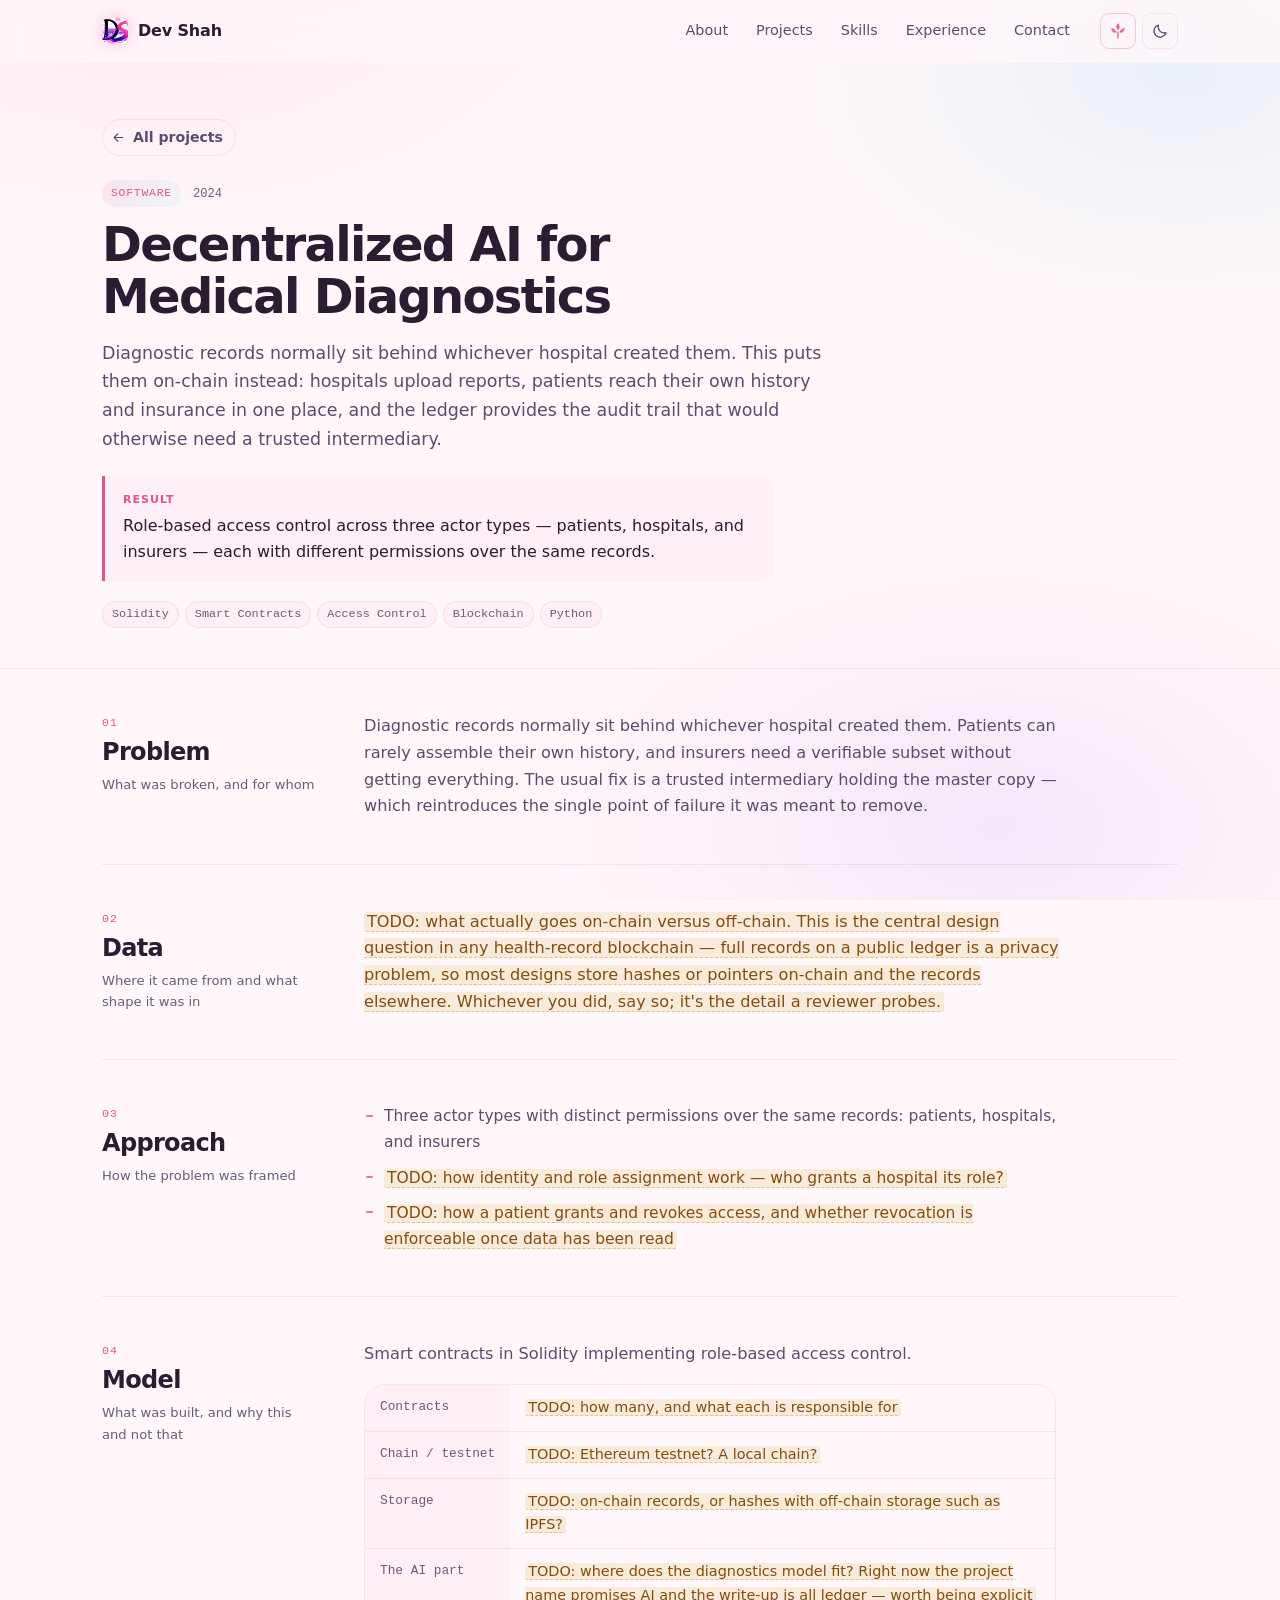
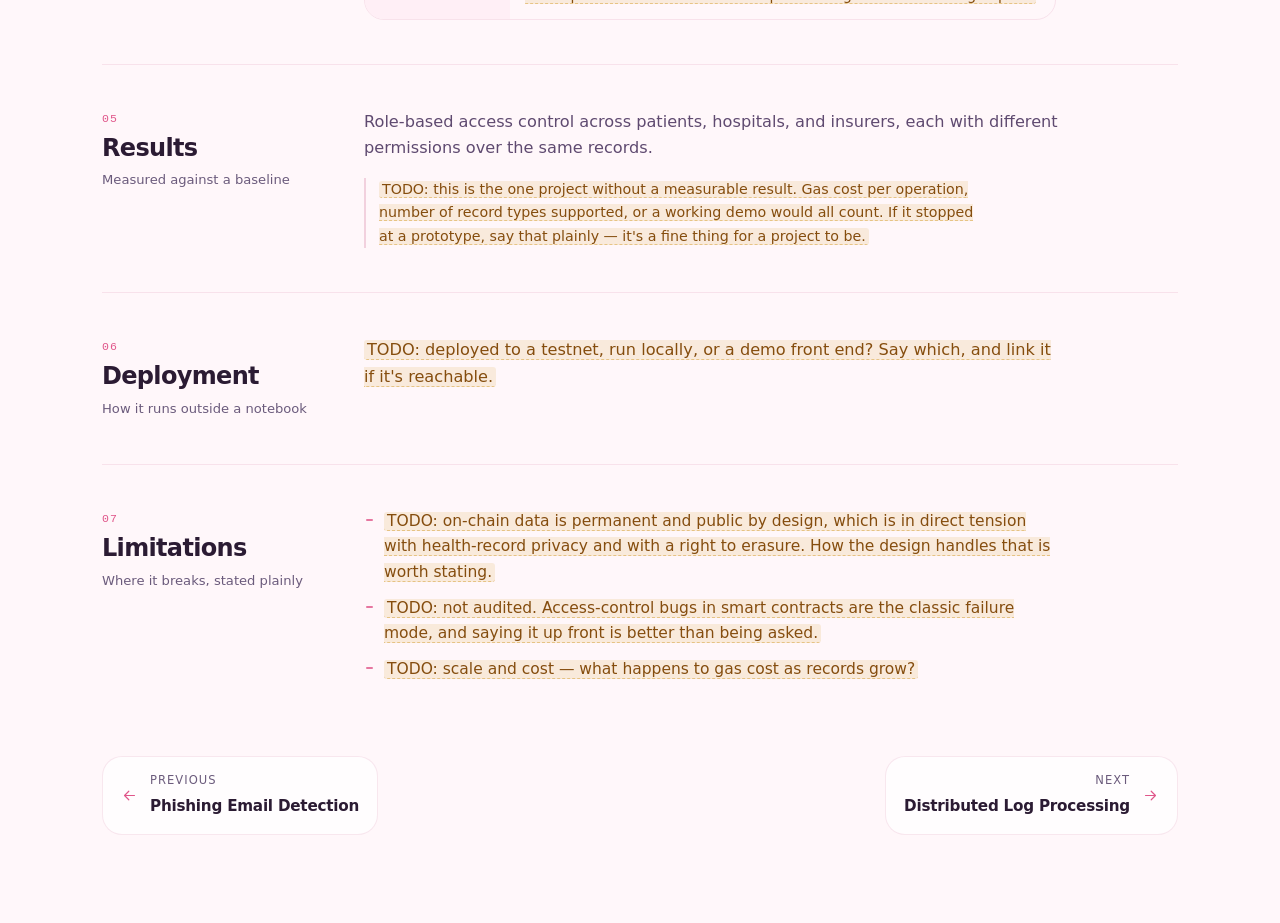
==== projects/decentralized-medical-diagnostics/index.html @ 5e0c8100 "Add per-project detail pages Each project with a slug and a detail block gets /projects/<slug>/, fol" ====
<!DOCTYPE html>
<html lang="en" data-theme="dark">
<head>
<meta charset="utf-8">
<meta name="viewport" content="width=device-width, initial-scale=1">
<title>Decentralized AI for Medical Diagnostics — Dev Shah</title>
<meta name="description" content="Blockchain-backed diagnostic records with role-based access for patients, hospitals, and insurers.">

<meta property="og:type" content="article">
<meta property="og:url" content="https://delvitron1019.github.io/projects/decentralized-medical-diagnostics/">
<meta property="og:title" content="Decentralized AI for Medical Diagnostics — Dev Shah">
<meta property="og:description" content="Blockchain-backed diagnostic records with role-based access for patients, hospitals, and insurers.">
<meta property="og:image" content="https://delvitron1019.github.io/assets/og-image.jpg">
<meta name="twitter:card" content="summary_large_image">
<meta name="twitter:image" content="https://delvitron1019.github.io/assets/og-image.jpg">

<link rel="icon" href="../../assets/favicon.ico" sizes="any">
<link rel="icon" type="image/png" sizes="32x32" href="../../assets/favicon-32.png">
<link rel="apple-touch-icon" href="../../assets/apple-touch-icon.png">
<meta name="theme-color" content="#0b0a1a">

<link rel="stylesheet" href="../../css/styles.css">
<link rel="stylesheet" href="../../css/project.css">
<link rel="stylesheet" href="../../css/skin-anime.css">
</head>
<body>

<a class="skip-link" href="#pdMain">Skip to content</a>

<header class="site-header" id="siteHeader">
  <div class="wrap header-inner">
    <a class="brand" href="../../index.html">
      <img class="brand-mark" src="../../assets/mark.png" alt="" width="26" height="26">
      <span class="brand-text">Dev Shah</span>
    </a>

    <nav class="nav" id="nav" aria-label="Primary">
      <a href="../../index.html#about">About</a>
      <a href="../../index.html#projects">Projects</a>
      <a href="../../index.html#skills">Skills</a>
      <a href="../../index.html#experience">Experience</a>
      <a href="../../index.html#contact">Contact</a>
    </nav>

    <div class="header-actions">
      <button class="icon-btn" id="skinToggle" type="button" aria-label="Switch visual style">
        <svg class="i-skin-tech" viewBox="0 0 24 24" aria-hidden="true"><rect x="3" y="4" width="18" height="16" rx="2"/><path d="M3 9h18M8 4v16"/></svg>
        <svg class="i-skin-anime" viewBox="0 0 24 24" aria-hidden="true"><path d="M12 3c1.7 2.2 1.7 4.4 0 6.6C10.3 7.4 10.3 5.2 12 3z"/><path d="M20 9c-2.6.6-4.3 2-5 4.2 2.7.5 4.4-.9 5-4.2z"/><path d="M4 9c2.6.6 4.3 2 5 4.2-2.7.5-4.4-.9-5-4.2z"/><path d="M12 13.2V21"/></svg>
      </button>
      <button class="icon-btn" id="themeToggle" type="button" aria-label="Switch colour theme">
        <svg class="i-sun" viewBox="0 0 24 24" aria-hidden="true"><circle cx="12" cy="12" r="4.2"/><g class="rays"><path d="M12 2v3M12 19v3M2 12h3M19 12h3M4.9 4.9l2.1 2.1M17 17l2.1 2.1M19.1 4.9L17 7M7 17l-2.1 2.1"/></g></svg>
        <svg class="i-moon" viewBox="0 0 24 24" aria-hidden="true"><path d="M20 14.2A8.2 8.2 0 0 1 9.8 4a8.2 8.2 0 1 0 10.2 10.2z"/></svg>
      </button>
      <button class="icon-btn nav-toggle" id="navToggle" type="button" aria-label="Open menu" aria-expanded="false" aria-controls="nav">
        <svg viewBox="0 0 24 24" aria-hidden="true"><path d="M3 6h18M3 12h18M3 18h18"/></svg>
      </button>
    </div>
  </div>
  <div class="scroll-progress" id="scrollProgress" aria-hidden="true"></div>
</header>

<main id="pdMain">
  <section class="pd-hero"><div class="wrap" id="pdHero"></div></section>
  <div class="wrap"><div id="pdBody"></div></div>
  <div class="wrap"><nav class="pd-nav" id="pdNav" aria-label="Other projects"></nav></div>
</main>

<div class="toast" id="toast" role="status" aria-live="polite"></div>

<script>window.PROJECT_SLUG = "decentralized-medical-diagnostics";</script>
<script src="../../js/data.js"></script>
<script src="../../js/common.js"></script>
<script src="../../js/project.js"></script>
</body>
</html>
---- css/styles.css ----
/* ============================================================================
   styles.css — portfolio
   Dark by default, light on toggle. Colours live as custom properties at the
   top; change --accent and the whole site follows.
   ========================================================================== */

/* ── Tokens ─────────────────────────────────────────────────────────────── */
:root {
  --bg:          #0b0f14;
  --bg-elev:     #10161d;
  --surface:     #131b24;
  --surface-2:   #182231;
  --border:      #23303e;
  --border-soft: #1a242f;

  --text:        #e8eef5;
  --text-dim:    #a7b6c5;
  --text-mute:   #718596;

  --accent:      #2dd4bf;
  --accent-dim:  #14b8a6;
  --accent-ink:  #04211d;
  --accent-wash: rgba(45, 212, 191, 0.10);
  --accent-line: rgba(45, 212, 191, 0.30);

  --warn-wash:   rgba(250, 204, 21, 0.13);
  --warn-line:   rgba(250, 204, 21, 0.45);
  --warn-text:   #fde68a;

  --shadow-sm: 0 1px 2px rgba(0,0,0,.30);
  --shadow-md: 0 10px 30px -12px rgba(0,0,0,.65);
  --shadow-lg: 0 24px 60px -20px rgba(0,0,0,.75);

  --radius:    14px;
  --radius-sm: 9px;
  --radius-lg: 22px;

  --wrap: 1120px;
  --header-h: 62px;

  --font: ui-sans-serif, system-ui, -apple-system, "Segoe UI", Roboto,
          "Helvetica Neue", Arial, sans-serif;
  --mono: ui-monospace, SFMono-Regular, "SF Mono", Menlo, Consolas,
          "Liberation Mono", monospace;

  --ease: cubic-bezier(.22,.61,.36,1);
}

:root[data-theme="light"] {
  --bg:          #fbfcfd;
  --bg-elev:     #ffffff;
  --surface:     #ffffff;
  --surface-2:   #f3f6f9;
  --border:      #dde5ec;
  --border-soft: #e9eef3;

  --text:        #0d1720;
  --text-dim:    #40525f;
  --text-mute:   #59697a;   /* darkened to clear AA on tags and meta text */

  --accent:      #0d9488;
  --accent-dim:  #0f766e;
  --accent-ink:  #ffffff;
  --accent-wash: rgba(13, 148, 136, 0.09);
  --accent-line: rgba(13, 148, 136, 0.28);

  --warn-wash:   rgba(202, 138, 4, 0.12);
  --warn-line:   rgba(202, 138, 4, 0.40);
  --warn-text:   #854d0e;

  --shadow-sm: 0 1px 2px rgba(15,32,48,.06);
  --shadow-md: 0 10px 28px -14px rgba(15,32,48,.22);
  --shadow-lg: 0 24px 56px -24px rgba(15,32,48,.28);
}

/* ── Reset ──────────────────────────────────────────────────────────────── */
*, *::before, *::after { box-sizing: border-box; }
* { margin: 0; }

html {
  scroll-behavior: smooth;
  scroll-padding-top: calc(var(--header-h) + 18px);
  -webkit-text-size-adjust: 100%;
}

body {
  font-family: var(--font);
  background: var(--bg);
  color: var(--text);
  line-height: 1.65;
  -webkit-font-smoothing: antialiased;
  overflow-x: hidden;
}

img, svg { display: block; max-width: 100%; }
a { color: inherit; text-decoration: none; }
ul, ol { list-style: none; padding: 0; }
button { font: inherit; color: inherit; background: none; border: 0; cursor: pointer; }

svg { fill: none; stroke: currentColor; stroke-width: 1.7; stroke-linecap: round; stroke-linejoin: round; }

/* Brand marks are solid single paths, not stroked outlines. */
svg.icon-brand { fill: currentColor; stroke: none; }

:focus-visible {
  outline: 2px solid var(--accent);
  outline-offset: 3px;
  border-radius: 4px;
}

@media (prefers-reduced-motion: reduce) {
  html { scroll-behavior: auto; }
  *, *::before, *::after {
    animation-duration: .001ms !important;
    transition-duration: .001ms !important;
  }
}

.wrap {
  width: 100%;
  max-width: var(--wrap);
  margin-inline: auto;
  padding-inline: 22px;
}

.skip-link {
  position: absolute;
  left: -9999px;
  top: 8px;
  z-index: 200;
  padding: 10px 16px;
  border-radius: var(--radius-sm);
  background: var(--accent);
  color: var(--accent-ink);
  font-weight: 600;
}
.skip-link:focus { left: 12px; }

/* ── Header ─────────────────────────────────────────────────────────────── */
.site-header {
  position: sticky;
  top: 0;
  z-index: 100;
  background: color-mix(in srgb, var(--bg) 82%, transparent);
  backdrop-filter: saturate(180%) blur(14px);
  -webkit-backdrop-filter: saturate(180%) blur(14px);
  border-bottom: 1px solid transparent;
  transition: border-color .25s var(--ease), background .25s var(--ease);
}
.site-header.is-stuck { border-bottom-color: var(--border-soft); }

.header-inner {
  height: var(--header-h);
  display: flex;
  align-items: center;
  gap: 18px;
}

.brand {
  display: inline-flex;
  align-items: center;
  gap: 10px;
  font-weight: 650;
  letter-spacing: -.01em;
  margin-right: auto;
  white-space: nowrap;
}
.brand-mark {
  width: 26px; height: 26px;
  border-radius: 7px;
  flex: none;
  object-fit: cover;
}

.nav { display: flex; gap: 4px; }
.nav a {
  position: relative;
  padding: 7px 12px;
  border-radius: 8px;
  font-size: .9rem;
  color: var(--text-dim);
  transition: color .18s var(--ease), background .18s var(--ease);
}
.nav a:hover { color: var(--text); background: var(--surface-2); }
.nav a.is-active { color: var(--accent); }
.nav a.is-active::after {
  content: "";
  position: absolute;
  left: 12px; right: 12px; bottom: 2px;
  height: 2px;
  border-radius: 2px;
  background: var(--accent);
}

.header-actions { display: flex; gap: 6px; align-items: center; }

.icon-btn {
  width: 36px; height: 36px;
  display: grid; place-items: center;
  border-radius: 9px;
  border: 1px solid var(--border-soft);
  color: var(--text-dim);
  transition: color .18s var(--ease), border-color .18s var(--ease), background .18s var(--ease);
}
.icon-btn:hover { color: var(--text); border-color: var(--border); background: var(--surface-2); }
.icon-btn svg { width: 18px; height: 18px; }

#themeToggle .i-moon { display: none; }
:root[data-theme="light"] #themeToggle .i-sun  { display: none; }
:root[data-theme="light"] #themeToggle .i-moon { display: block; }

.nav-toggle { display: none; }

.scroll-progress {
  position: absolute;
  left: 0; bottom: -1px;
  height: 2px;
  width: 0;
  background: linear-gradient(90deg, var(--accent-dim), var(--accent));
  transition: width .08s linear;
}

/* ── Hero ───────────────────────────────────────────────────────────────── */
.hero {
  position: relative;
  padding: clamp(64px, 12vw, 132px) 0 clamp(56px, 9vw, 104px);
  overflow: hidden;
}
.hero-grid {
  position: absolute;
  inset: -40% -10% auto -10%;
  height: 150%;
  background-image:
    linear-gradient(var(--border-soft) 1px, transparent 1px),
    linear-gradient(90deg, var(--border-soft) 1px, transparent 1px);
  background-size: 58px 58px;
  mask-image: radial-gradient(ellipse 70% 55% at 28% 22%, #000 0%, transparent 72%);
  -webkit-mask-image: radial-gradient(ellipse 70% 55% at 28% 22%, #000 0%, transparent 72%);
  opacity: .75;
  pointer-events: none;
}
.hero-inner { position: relative; }

.eyebrow {
  display: inline-flex;
  align-items: center;
  gap: 9px;
  padding: 6px 13px 6px 10px;
  border: 1px solid var(--accent-line);
  background: var(--accent-wash);
  color: var(--accent);
  border-radius: 999px;
  font-size: .8rem;
  font-weight: 550;
  letter-spacing: .01em;
}
.pulse {
  width: 7px; height: 7px;
  border-radius: 50%;
  background: var(--accent);
  box-shadow: 0 0 0 0 var(--accent-line);
  animation: pulse 2.4s infinite;
}
@keyframes pulse {
  0%   { box-shadow: 0 0 0 0 var(--accent-line); }
  70%  { box-shadow: 0 0 0 9px rgba(0,0,0,0); }
  100% { box-shadow: 0 0 0 0 rgba(0,0,0,0); }
}

.hero-title {
  margin-top: 22px;
  font-size: clamp(2.5rem, 7.5vw, 4.4rem);
  line-height: 1.02;
  letter-spacing: -.035em;
  font-weight: 700;
}

.hero-role {
  margin-top: 14px;
  font-family: var(--mono);
  font-size: clamp(.95rem, 2vw, 1.1rem);
  color: var(--accent);
  letter-spacing: -.01em;
}

.hero-blurb {
  margin-top: 22px;
  max-width: 60ch;
  font-size: clamp(1rem, 1.6vw, 1.11rem);
  color: var(--text-dim);
}

.hero-cta {
  margin-top: 32px;
  display: flex;
  flex-wrap: wrap;
  gap: 12px;
}

.btn {
  display: inline-flex;
  align-items: center;
  gap: 9px;
  padding: 11px 19px;
  border-radius: 11px;
  font-size: .94rem;
  font-weight: 580;
  border: 1px solid transparent;
  transition: transform .16s var(--ease), background .18s var(--ease),
              border-color .18s var(--ease), box-shadow .18s var(--ease);
}
.btn svg { width: 17px; height: 17px; }
.btn:active { transform: translateY(1px); }

.btn-primary {
  background: var(--accent);
  color: var(--accent-ink);
  box-shadow: 0 6px 20px -8px var(--accent);
}
.btn-primary:hover { background: var(--accent-dim); }

.btn-ghost {
  border-color: var(--border);
  color: var(--text-dim);
  background: var(--surface);
}
.btn-ghost:hover { color: var(--text); border-color: var(--accent-line); background: var(--surface-2); }

.hero-links {
  margin-top: 26px;
  display: flex;
  flex-wrap: wrap;
  gap: 8px;
}
.hero-links a {
  display: inline-flex;
  align-items: center;
  gap: 8px;
  padding: 7px 13px;
  border-radius: 999px;
  border: 1px solid var(--border-soft);
  font-size: .86rem;
  color: var(--text-dim);
  transition: color .18s var(--ease), border-color .18s var(--ease), background .18s var(--ease);
}
.hero-links a:hover { color: var(--text); border-color: var(--accent-line); background: var(--surface); }
.hero-links svg { width: 15px; height: 15px; }

.hero-stats {
  margin-top: 44px;
  display: flex;
  flex-wrap: wrap;
  gap: 14px 44px;
  padding-top: 26px;
  border-top: 1px solid var(--border-soft);
}
.hero-stats > div { min-width: 96px; }
.hero-stats dt {
  font-size: clamp(1.5rem, 3vw, 1.85rem);
  font-weight: 680;
  letter-spacing: -.03em;
  line-height: 1.1;
}
.hero-stats dd {
  margin: 3px 0 0;
  font-size: .82rem;
  color: var(--text-mute);
  text-transform: uppercase;
  letter-spacing: .07em;
}

/* ── Section scaffolding ────────────────────────────────────────────────── */
.section { padding: clamp(56px, 9vw, 100px) 0; }
.section + .section { border-top: 1px solid var(--border-soft); }

.section-title {
  font-size: clamp(1.85rem, 4.2vw, 2.65rem);
  line-height: 1.14;
  letter-spacing: -.032em;
  font-weight: 680;
}

.section-lede {
  margin-top: 12px;
  max-width: 62ch;
  color: var(--text-dim);
}

/* ── About ──────────────────────────────────────────────────────────────── */
.about-grid {
  margin-top: 34px;
  display: grid;
  grid-template-columns: minmax(0, 1.5fr) minmax(0, 1fr);
  gap: 40px;
}
.about-copy p + p { margin-top: 16px; }
.about-copy p { color: var(--text-dim); font-size: 1.03rem; max-width: 62ch; }

.about-side {
  align-self: start;
  display: grid;
  gap: 14px;
}
.side-card {
  padding: 22px;
  border: 1px solid var(--border-soft);
  border-radius: var(--radius);
  background: var(--surface);
}
.side-title {
  font-size: .78rem;
  text-transform: uppercase;
  letter-spacing: .09em;
  color: var(--text-mute);
  font-weight: 600;
}
.focus-list { margin-top: 15px; display: grid; gap: 11px; }
.focus-list li {
  position: relative;
  padding-left: 22px;
  font-size: .93rem;
  color: var(--text-dim);
}
.focus-list li::before {
  content: "";
  position: absolute;
  left: 2px; top: .62em;
  width: 7px; height: 7px;
  border-radius: 2px;
  background: var(--accent);
  opacity: .85;
}

/* ── Filters ────────────────────────────────────────────────────────────── */
.filters {
  margin-top: 26px;
  display: flex;
  flex-wrap: wrap;
  gap: 8px;
}
.filter-btn {
  padding: 7px 15px;
  border-radius: 999px;
  border: 1px solid var(--border-soft);
  font-size: .87rem;
  font-weight: 520;
  color: var(--text-dim);
  transition: all .18s var(--ease);
}
.filter-btn:hover { color: var(--text); border-color: var(--border); }
.filter-btn.is-active {
  background: var(--accent);
  border-color: var(--accent);
  color: var(--accent-ink);
}
.filter-btn .count {
  font-family: var(--mono);
  font-size: .74rem;
  opacity: .65;
  margin-left: 5px;
}

/* ── Projects ───────────────────────────────────────────────────────────── */
.project-grid {
  margin-top: 26px;
  display: grid;
  grid-template-columns: repeat(auto-fill, minmax(315px, 1fr));
  gap: 18px;
}

.project-card {
  display: flex;
  flex-direction: column;
  padding: 22px;
  border: 1px solid var(--border-soft);
  border-radius: var(--radius);
  background: var(--surface);
  transition: transform .22s var(--ease), border-color .22s var(--ease),
              box-shadow .22s var(--ease);
  animation: rise .34s var(--ease) both;
}
.project-card:hover {
  transform: translateY(-3px);
  border-color: var(--accent-line);
  box-shadow: var(--shadow-md);
}
.project-card.is-featured {
  grid-column: span 2;
  background:
    radial-gradient(120% 140% at 100% 0%, var(--accent-wash) 0%, transparent 58%),
    var(--surface);
}
@keyframes rise {
  from { opacity: 0; transform: translateY(10px); }
  to   { opacity: 1; transform: none; }
}

.pc-top {
  display: flex;
  align-items: center;
  justify-content: space-between;
  gap: 12px;
  margin-bottom: 12px;
}
.pc-cat {
  font-family: var(--mono);
  font-size: .71rem;
  letter-spacing: .07em;
  text-transform: uppercase;
  color: var(--accent);
  padding: 4px 9px;
  border-radius: 6px;
  background: var(--accent-wash);
}
.pc-period {
  font-family: var(--mono);
  font-size: .76rem;
  color: var(--text-mute);
}

.pc-title {
  font-size: 1.14rem;
  font-weight: 620;
  letter-spacing: -.02em;
  line-height: 1.3;
}
.project-card.is-featured .pc-title { font-size: 1.32rem; }

.pc-blurb {
  margin-top: 10px;
  font-size: .94rem;
  color: var(--text-dim);
}

.pc-impact {
  margin-top: 14px;
  padding: 11px 13px;
  border-left: 2px solid var(--accent);
  border-radius: 0 var(--radius-sm) var(--radius-sm) 0;
  background: var(--surface-2);
  font-size: .89rem;
  color: var(--text-dim);
}
.pc-impact strong {
  display: block;
  font-size: .69rem;
  text-transform: uppercase;
  letter-spacing: .09em;
  color: var(--accent);
  margin-bottom: 3px;
  font-weight: 650;
}

.tag-row {
  margin-top: 16px;
  display: flex;
  flex-wrap: wrap;
  gap: 6px;
}
.tag {
  font-family: var(--mono);
  font-size: .74rem;
  padding: 3px 9px;
  border-radius: 6px;
  border: 1px solid var(--border-soft);
  color: var(--text-mute);
  background: var(--bg-elev);
}

.pc-links {
  margin-top: auto;
  padding-top: 16px;
  display: flex;
  flex-wrap: wrap;
  gap: 14px;
}
.pc-links a {
  display: inline-flex;
  align-items: center;
  gap: 6px;
  font-size: .87rem;
  font-weight: 550;
  color: var(--accent);
}
.pc-links a svg { width: 14px; height: 14px; }
.pc-links a:hover { text-decoration: underline; text-underline-offset: 3px; }

.empty-state {
  margin-top: 30px;
  padding: 34px;
  text-align: center;
  color: var(--text-mute);
  border: 1px dashed var(--border);
  border-radius: var(--radius);
}

/* ── Skills ─────────────────────────────────────────────────────────────── */
.skill-grid {
  margin-top: 30px;
  display: grid;
  grid-template-columns: repeat(auto-fill, minmax(268px, 1fr));
  gap: 16px;
}
.skill-card {
  padding: 20px;
  border: 1px solid var(--border-soft);
  border-radius: var(--radius);
  background: var(--surface);
  transition: border-color .2s var(--ease);
}
.skill-card:hover { border-color: var(--border); }
.skill-card h3 {
  font-size: .79rem;
  text-transform: uppercase;
  letter-spacing: .09em;
  color: var(--accent);
  font-weight: 640;
}
.skill-card ul {
  margin-top: 13px;
  display: flex;
  flex-wrap: wrap;
  gap: 6px;
}
.skill-card li {
  font-size: .83rem;
  padding: 4px 10px;
  border-radius: 7px;
  background: var(--surface-2);
  color: var(--text-dim);
  border: 1px solid transparent;
  transition: border-color .18s var(--ease), color .18s var(--ease);
}
.skill-card li:hover { border-color: var(--accent-line); color: var(--text); }

/* ── Timeline ───────────────────────────────────────────────────────────── */
.timeline {
  margin-top: 34px;
  position: relative;
  padding-left: 26px;
}
.timeline::before {
  content: "";
  position: absolute;
  left: 5px; top: 8px; bottom: 8px;
  width: 1px;
  background: linear-gradient(180deg, var(--accent-line), var(--border-soft) 40%, transparent);
}
.tl-item { position: relative; padding-bottom: 34px; }
.tl-item:last-child { padding-bottom: 0; }
.tl-item::before {
  content: "";
  position: absolute;
  left: -26px; top: 9px;
  width: 11px; height: 11px;
  border-radius: 50%;
  background: var(--bg);
  border: 2px solid var(--accent);
}

.tl-head {
  display: flex;
  flex-wrap: wrap;
  align-items: baseline;
  gap: 4px 12px;
}
.tl-role { font-size: 1.09rem; font-weight: 620; letter-spacing: -.018em; }
.tl-org { color: var(--accent); font-weight: 550; }
.tl-meta {
  margin-top: 4px;
  display: flex;
  flex-wrap: wrap;
  gap: 6px 14px;
  font-family: var(--mono);
  font-size: .78rem;
  color: var(--text-mute);
}
.tl-bullets { margin-top: 13px; display: grid; gap: 8px; }
.tl-bullets li {
  position: relative;
  padding-left: 19px;
  font-size: .94rem;
  color: var(--text-dim);
  max-width: 72ch;
}
.tl-bullets li::before {
  content: "";
  position: absolute;
  left: 2px; top: .66em;
  width: 6px; height: 1px;
  background: var(--text-mute);
}

/* ── Education ──────────────────────────────────────────────────────────── */
.edu-grid {
  margin-top: 32px;
  display: grid;
  grid-template-columns: repeat(auto-fit, minmax(300px, 1fr));
  gap: 16px;
}
.edu-card {
  padding: 22px;
  border: 1px solid var(--border-soft);
  border-radius: var(--radius);
  background: var(--surface);
}
.edu-degree { font-size: 1.07rem; font-weight: 620; letter-spacing: -.018em; }
.edu-field { margin-top: 2px; color: var(--accent); font-size: .93rem; }
.edu-school { margin-top: 10px; color: var(--text-dim); font-size: .95rem; }
.edu-period {
  margin-top: 6px;
  font-family: var(--mono);
  font-size: .78rem;
  color: var(--text-mute);
}
.edu-detail {
  margin-top: 12px;
  padding-top: 12px;
  border-top: 1px solid var(--border-soft);
  font-size: .89rem;
  color: var(--text-dim);
}

.cert-row {
  margin-top: 18px;
  display: flex;
  flex-wrap: wrap;
  gap: 10px;
}
.cert-chip {
  display: inline-flex;
  align-items: center;
  gap: 9px;
  padding: 9px 15px;
  border-radius: 999px;
  border: 1px solid var(--border-soft);
  background: var(--surface);
  font-size: .89rem;
  color: var(--text-dim);
}
.cert-chip svg { width: 16px; height: 16px; color: var(--accent); }
.cert-chip .issuer { color: var(--text-mute); font-size: .82rem; }

/* ── Contact ────────────────────────────────────────────────────────────── */
.section-contact { padding-bottom: clamp(64px, 10vw, 110px); }
.contact-card {
  margin-top: 30px;
  padding: clamp(26px, 4vw, 44px);
  border: 1px solid var(--border);
  border-radius: var(--radius-lg);
  background:
    radial-gradient(110% 150% at 0% 0%, var(--accent-wash) 0%, transparent 55%),
    var(--surface);
  display: flex;
  flex-wrap: wrap;
  align-items: center;
  justify-content: space-between;
  gap: 26px;
}
.contact-head {
  font-size: clamp(1.4rem, 3vw, 1.85rem);
  letter-spacing: -.03em;
  font-weight: 660;
}
.contact-copy { margin-top: 10px; max-width: 46ch; color: var(--text-dim); }
.contact-actions { display: flex; flex-wrap: wrap; gap: 10px; }

/* ── Toast ──────────────────────────────────────────────────────────────── */
.toast {
  position: fixed;
  left: 50%;
  bottom: 26px;
  transform: translate(-50%, 22px);
  padding: 11px 20px;
  border-radius: 11px;
  background: var(--accent);
  color: var(--accent-ink);
  font-size: .9rem;
  font-weight: 570;
  box-shadow: var(--shadow-lg);
  opacity: 0;
  pointer-events: none;
  transition: opacity .22s var(--ease), transform .22s var(--ease);
  z-index: 200;
}
.toast.is-visible { opacity: 1; transform: translate(-50%, 0); }

/* ── TODO highlighter (disappears once you replace the text) ────────────── */
.todo {
  background: var(--warn-wash);
  border-bottom: 1px dashed var(--warn-line);
  color: var(--warn-text);
  border-radius: 3px;
  padding: 0 3px;
}

/* ── Reveal on scroll ───────────────────────────────────────────────────── */
.reveal {
  opacity: 0;
  transform: translateY(16px);
  transition: opacity .55s var(--ease), transform .55s var(--ease);
}
.reveal.is-in { opacity: 1; transform: none; }

/* ── Responsive ─────────────────────────────────────────────────────────── */
@media (max-width: 940px) {
  .about-grid { grid-template-columns: 1fr; gap: 26px; }
  .project-card.is-featured { grid-column: span 1; }
}

@media (max-width: 760px) {
  :root { --header-h: 56px; }

  .nav-toggle { display: grid; }

  .nav {
    position: absolute;
    top: var(--header-h);
    left: 0; right: 0;
    flex-direction: column;
    gap: 2px;
    padding: 10px 16px 16px;
    background: var(--bg-elev);
    border-bottom: 1px solid var(--border);
    box-shadow: var(--shadow-md);
    display: none;
  }
  .nav.is-open { display: flex; }
  .nav a { padding: 11px 12px; font-size: .96rem; }
  .nav a.is-active::after { display: none; }

  .hero-stats { gap: 18px 30px; }
  .contact-card { flex-direction: column; align-items: flex-start; }
  .project-grid { grid-template-columns: 1fr; }
}

/* ── Print (so "Save as PDF" produces something sane) ───────────────────── */
@media print {
  .site-header, .hero-cta, .filters, .contact-actions, .toast, .hero-grid { display: none !important; }
  body { background: #fff; color: #000; }
  .section { padding: 18px 0; break-inside: avoid; }
  .project-card, .skill-card, .edu-card { break-inside: avoid; border-color: #ccc; }
  .reveal { opacity: 1; transform: none; }
}
---- css/project.css ----
/* ============================================================================
   project.css — project detail pages only. Loaded after styles.css, before
   skin-anime.css, so it inherits every token and both skins apply to it.
   ========================================================================== */

/* ── Hero ───────────────────────────────────────────────────────────────── */
.pd-hero {
  padding: clamp(30px, 6vw, 56px) 0 clamp(24px, 4vw, 40px);
  border-bottom: 1px solid var(--border-soft);
}

.pd-back {
  display: inline-flex;
  align-items: center;
  gap: 7px;
  font-size: .88rem;
  font-weight: 550;
  color: var(--text-dim);
  padding: 6px 12px 6px 8px;
  border-radius: 999px;
  border: 1px solid var(--border-soft);
  transition: color .18s var(--ease), border-color .18s var(--ease), background .18s var(--ease);
}
.pd-back:hover { color: var(--text); border-color: var(--accent-line); background: var(--surface); }
.pd-back svg { width: 15px; height: 15px; }

.pd-meta {
  margin-top: 24px;
  display: flex;
  align-items: center;
  gap: 12px;
  flex-wrap: wrap;
}

.pd-title {
  margin-top: 12px;
  font-size: clamp(1.9rem, 5vw, 3rem);
  line-height: 1.08;
  letter-spacing: -.035em;
  font-weight: 700;
  max-width: 20ch;
}

.pd-lede {
  margin-top: 16px;
  max-width: 66ch;
  font-size: clamp(1rem, 1.5vw, 1.09rem);
  color: var(--text-dim);
}

/* The headline number, pulled out so it survives a five-second skim. */
.pd-headline {
  margin-top: 22px;
  padding: 15px 18px;
  border-left: 3px solid var(--accent);
  border-radius: 0 var(--radius-sm) var(--radius-sm) 0;
  background: var(--surface-2);
  max-width: 66ch;
  color: var(--text);
  font-size: 1rem;
}
.pd-headline strong {
  display: block;
  font-size: .69rem;
  text-transform: uppercase;
  letter-spacing: .09em;
  color: var(--accent);
  margin-bottom: 4px;
  font-weight: 650;
}

.pd-hero .tag-row { margin-top: 20px; }

.pd-links {
  margin-top: 22px;
  display: flex;
  flex-wrap: wrap;
  gap: 10px;
}

/* ── Narrative sections ─────────────────────────────────────────────────── */
.pd-section {
  display: grid;
  grid-template-columns: minmax(0, 230px) minmax(0, 1fr);
  gap: 32px;
  padding: clamp(28px, 4.5vw, 44px) 0;
  border-bottom: 1px solid var(--border-soft);
}
.pd-section:last-of-type { border-bottom: 0; }

.pd-head { position: sticky; top: calc(var(--header-h) + 20px); align-self: start; }

.pd-num {
  display: block;
  font-family: var(--mono);
  font-size: .72rem;
  letter-spacing: .1em;
  color: var(--accent);
  margin-bottom: 6px;
}
.pd-head h2 {
  font-size: clamp(1.2rem, 2.4vw, 1.5rem);
  letter-spacing: -.028em;
  font-weight: 660;
  line-height: 1.2;
}
.pd-hint {
  display: block;
  margin-top: 7px;
  font-size: .82rem;
  color: var(--text-mute);
  max-width: 26ch;
}

.pd-content { min-width: 0; }
.pd-p { color: var(--text-dim); max-width: 68ch; font-size: 1.01rem; }
.pd-p + * { margin-top: 16px; }

.pd-list { display: grid; gap: 10px; max-width: 68ch; }
.pd-list li {
  position: relative;
  padding-left: 20px;
  color: var(--text-dim);
  font-size: .97rem;
}
.pd-list li::before {
  content: "";
  position: absolute;
  left: 2px; top: .66em;
  width: 7px; height: 2px;
  border-radius: 2px;
  background: var(--accent);
  opacity: .8;
}
.pd-list + * { margin-top: 18px; }

/* Key/value spec list — hyperparameters, cluster config, dataset stats. */
.pd-spec {
  display: grid;
  grid-template-columns: minmax(120px, max-content) minmax(0, 1fr);
  gap: 0;
  border: 1px solid var(--border-soft);
  border-radius: var(--radius);
  overflow: hidden;
  max-width: 68ch;
}
.pd-spec dt,
.pd-spec dd {
  padding: 11px 15px;
  border-bottom: 1px solid var(--border-soft);
  font-size: .9rem;
  margin: 0;
}
.pd-spec dt {
  font-family: var(--mono);
  font-size: .8rem;
  color: var(--text-mute);
  background: var(--surface-2);
  white-space: nowrap;
}
.pd-spec dd { color: var(--text-dim); }
.pd-spec dt:nth-last-of-type(1),
.pd-spec dd:nth-last-of-type(1) { border-bottom: 0; }
.pd-spec + * { margin-top: 18px; }

/* Results table — must scroll inside itself rather than widening the page. */
.pd-table-wrap {
  max-width: 68ch;
  overflow-x: auto;
  border: 1px solid var(--border-soft);
  border-radius: var(--radius);
}
.pd-table { border-collapse: collapse; width: 100%; font-size: .9rem; }
.pd-table th,
.pd-table td { padding: 11px 15px; text-align: left; white-space: nowrap; }
.pd-table th {
  font-family: var(--mono);
  font-size: .76rem;
  text-transform: uppercase;
  letter-spacing: .07em;
  color: var(--text-mute);
  background: var(--surface-2);
  font-weight: 600;
}
.pd-table tbody tr { border-top: 1px solid var(--border-soft); }
.pd-table td { color: var(--text-dim); }
.pd-table tr.is-mine td { color: var(--text); font-weight: 600; background: var(--accent-wash); }
.pd-table tr.is-mine td:first-child { box-shadow: inset 3px 0 0 var(--accent); }
.pd-table-wrap + * { margin-top: 16px; }

.pd-note {
  max-width: 68ch;
  font-size: .89rem;
  color: var(--text-mute);
  padding-left: 13px;
  border-left: 2px solid var(--border);
}

.pd-missing {
  padding: 40px 0;
  color: var(--text-mute);
  text-align: center;
}
.pd-missing h1 { color: var(--text); margin-bottom: 10px; }
.pd-missing p { margin-bottom: 14px; }

/* ── Prev / next ────────────────────────────────────────────────────────── */
.pd-nav { padding: 30px 0 clamp(48px, 8vw, 88px); }
.pd-nav-inner {
  display: flex;
  justify-content: space-between;
  gap: 14px;
  flex-wrap: wrap;
}
.pd-nav-link {
  display: inline-flex;
  align-items: center;
  gap: 12px;
  padding: 14px 18px;
  border: 1px solid var(--border-soft);
  border-radius: var(--radius);
  background: var(--surface);
  max-width: 46%;
  transition: border-color .18s var(--ease), transform .18s var(--ease);
}
.pd-nav-link:hover { border-color: var(--accent-line); transform: translateY(-2px); }
.pd-nav-link.is-next { margin-left: auto; text-align: right; }
.pd-nav-link svg { width: 17px; height: 17px; color: var(--accent); flex: none; }
.pd-nav-link small {
  display: block;
  font-size: .72rem;
  text-transform: uppercase;
  letter-spacing: .09em;
  color: var(--text-mute);
  margin-bottom: 3px;
}
.pd-nav-link strong { font-size: .95rem; font-weight: 600; letter-spacing: -.015em; }

/* ── Home-page card additions ───────────────────────────────────────────── */
.pc-title-link { color: inherit; }
.project-card.has-page:hover .pc-title-link { color: var(--accent); }
.pc-readmore { font-weight: 600; }

/* ── Responsive ─────────────────────────────────────────────────────────── */
@media (max-width: 820px) {
  .pd-section { grid-template-columns: 1fr; gap: 16px; }
  .pd-head { position: static; }
  .pd-hint { max-width: none; }
  .pd-nav-link { max-width: 100%; width: 100%; }
  .pd-nav-link.is-next { margin-left: 0; }
}

@media print {
  .pd-back, .pd-links, .pd-nav { display: none !important; }
  .pd-section { grid-template-columns: 1fr; break-inside: avoid; }
  .pd-head { position: static; }
}
---- css/skin-anime.css ----
/* ============================================================================
   skin-anime.css — optional "anime" skin.
   ----------------------------------------------------------------------------
   Everything here is scoped under [data-skin="anime"], so the default
   technical skin is untouched. Switch skins in js/data.js (site.skin), or
   preview with ?skin=anime / ?skin=technical in the URL.

   Design intent: night-sky gradients, glass panels, sakura accents, Japanese
   section labels. Anime-adjacent rather than costumed — it should read as
   deliberately designed, not as a fan page.
   ========================================================================== */

/* ── Dark palette (default) ─────────────────────────────────────────────── */
:root[data-skin="anime"] {
  --bg:          #0b0a1a;
  --bg-elev:     #12102a;
  --surface:     rgba(32, 27, 64, .58);
  --surface-2:   rgba(50, 42, 92, .55);
  --border:      rgba(179, 157, 255, .30);
  --border-soft: rgba(179, 157, 255, .16);

  --text:        #f3efff;
  --text-dim:    #c6bce9;
  --text-mute:   #a99fd4;   /* lightened to clear AA on the glass surfaces */

  --accent:      #ff8fb1;   /* sakura */
  --accent-dim:  #ff6f9c;
  --accent-ink:  #2b0d1b;
  --accent-wash: rgba(255, 143, 177, .13);
  --accent-line: rgba(255, 143, 177, .38);

  --accent-2:    #7ce0ff;   /* sky   */
  --accent-3:    #b39dff;   /* iris  */

  --radius:    20px;
  --radius-sm: 13px;
  --radius-lg: 30px;

  --glass-blur: blur(16px) saturate(160%);
}

/* ── Light palette ──────────────────────────────────────────────────────── */
:root[data-skin="anime"][data-theme="light"] {
  --bg:          #fff7fa;
  --bg-elev:     #ffffff;
  --surface:     rgba(255, 255, 255, .74);
  --surface-2:   rgba(255, 238, 246, .82);
  --border:      rgba(214, 130, 165, .32);
  --border-soft: rgba(214, 130, 165, .18);

  --text:        #2b1b33;
  --text-dim:    #5f4a70;
  --text-mute:   #6b5b7c;   /* darkened to clear AA on the glass surfaces */

  --accent:      #e0568a;
  --accent-dim:  #c8407a;
  --accent-ink:  #ffffff;
  --accent-wash: rgba(224, 86, 138, .10);
  --accent-line: rgba(224, 86, 138, .30);

  --accent-2:    #4bb8dd;
  --accent-3:    #8b6fe8;
}

/* ── Ambient background ─────────────────────────────────────────────────── */
:root[data-skin="anime"] body {
  background:
    radial-gradient(60% 50% at 12% -5%,  var(--accent-wash) 0%, transparent 60%),
    radial-gradient(48% 42% at 92% 8%,   rgba(124, 224, 255, .12) 0%, transparent 62%),
    radial-gradient(55% 48% at 78% 92%,  rgba(179, 157, 255, .12) 0%, transparent 65%),
    var(--bg);
  background-attachment: fixed;
}
:root[data-skin="anime"][data-theme="light"] body {
  background:
    radial-gradient(60% 50% at 12% -5%,  rgba(224, 86, 138, .10) 0%, transparent 60%),
    radial-gradient(48% 42% at 92% 8%,   rgba(75, 184, 221, .12) 0%, transparent 62%),
    radial-gradient(55% 48% at 78% 92%,  rgba(139, 111, 232, .11) 0%, transparent 65%),
    var(--bg);
  background-attachment: fixed;
}

/* ── Glass surfaces ─────────────────────────────────────────────────────── */
:root[data-skin="anime"] .project-card,
:root[data-skin="anime"] .skill-card,
:root[data-skin="anime"] .edu-card,
:root[data-skin="anime"] .side-card,
:root[data-skin="anime"] .contact-card,
:root[data-skin="anime"] .cert-chip {
  backdrop-filter: var(--glass-blur);
  -webkit-backdrop-filter: var(--glass-blur);
  border-color: var(--border-soft);
  box-shadow: 0 8px 32px -18px rgba(10, 4, 30, .6);
}

/* Gradient hairline along the top edge of each card. */
:root[data-skin="anime"] .project-card,
:root[data-skin="anime"] .skill-card,
:root[data-skin="anime"] .edu-card,
:root[data-skin="anime"] .side-card {
  position: relative;
  overflow: hidden;
}
:root[data-skin="anime"] .project-card::before,
:root[data-skin="anime"] .skill-card::before,
:root[data-skin="anime"] .edu-card::before,
:root[data-skin="anime"] .side-card::before {
  content: "";
  position: absolute;
  inset: 0 0 auto 0;
  height: 1px;
  background: linear-gradient(90deg, transparent, var(--accent-line) 22%,
                              rgba(124, 224, 255, .5) 55%, transparent);
  opacity: .85;
}

:root[data-skin="anime"] .project-card:hover {
  border-color: var(--accent-line);
  box-shadow: 0 18px 46px -20px var(--accent-line),
              0 0 0 1px var(--accent-line) inset;
}

/* ── Header ─────────────────────────────────────────────────────────────── */
:root[data-skin="anime"] .brand-mark {
  box-shadow: 0 0 14px var(--accent-line);
}
:root[data-skin="anime"] .scroll-progress {
  height: 2.5px;
  background: linear-gradient(90deg, var(--accent), var(--accent-3), var(--accent-2));
}

/* ── Hero ───────────────────────────────────────────────────────────────── */
/* Swap the technical grid for soft light bloom. */
:root[data-skin="anime"] .hero-grid {
  background-image:
    radial-gradient(closest-side, var(--accent-wash), transparent),
    radial-gradient(closest-side, rgba(124, 224, 255, .14), transparent);
  background-size: 62% 62%, 46% 46%;
  background-position: 8% 18%, 74% 6%;
  background-repeat: no-repeat;
  mask-image: none;
  -webkit-mask-image: none;
  opacity: 1;
}

:root[data-skin="anime"] .hero-title {
  background: linear-gradient(120deg,
              var(--text) 0%, var(--accent) 42%, var(--accent-3) 68%, var(--accent-2) 100%);
  -webkit-background-clip: text;
  background-clip: text;
  color: transparent;
  /* Descenders get clipped by background-clip without a little breathing room. */
  padding-bottom: .08em;
}

:root[data-skin="anime"] .hero-role {
  font-family: var(--font);
  font-weight: 600;
  letter-spacing: .01em;
}

:root[data-skin="anime"] .eyebrow {
  background: linear-gradient(90deg, var(--accent-wash), rgba(124, 224, 255, .10));
  backdrop-filter: var(--glass-blur);
  -webkit-backdrop-filter: var(--glass-blur);
}

:root[data-skin="anime"] .btn-primary {
  background: linear-gradient(120deg, var(--accent), var(--accent-3));
  box-shadow: 0 8px 26px -10px var(--accent), 0 0 0 1px var(--accent-line);
}
:root[data-skin="anime"] .btn-primary:hover {
  background: linear-gradient(120deg, var(--accent-dim), var(--accent-3));
  filter: brightness(1.06);
}
:root[data-skin="anime"] .btn-ghost {
  backdrop-filter: var(--glass-blur);
  -webkit-backdrop-filter: var(--glass-blur);
}

:root[data-skin="anime"] .hero-stats dt {
  background: linear-gradient(120deg, var(--accent), var(--accent-2));
  -webkit-background-clip: text;
  background-clip: text;
  color: transparent;
  padding-bottom: .06em;
}

/* ── Section headings ───────────────────────────────────────────────────── */
:root[data-skin="anime"] .section + .section {
  border-top-color: transparent;
  position: relative;
}
:root[data-skin="anime"] .section + .section::before {
  content: "";
  position: absolute;
  top: 0; left: 50%;
  transform: translateX(-50%);
  width: min(760px, 84%);
  height: 1px;
  background: linear-gradient(90deg, transparent, var(--accent-line), transparent);
}

/* ── Chips, tags, filters ───────────────────────────────────────────────── */
:root[data-skin="anime"] .tag,
:root[data-skin="anime"] .skill-card li {
  border-radius: 999px;
  border-color: var(--border-soft);
  background: var(--surface-2);
}
:root[data-skin="anime"] .filter-btn.is-active {
  background: linear-gradient(120deg, var(--accent), var(--accent-3));
  border-color: transparent;
  box-shadow: 0 6px 18px -8px var(--accent);
}
:root[data-skin="anime"] .pc-cat {
  background: linear-gradient(90deg, var(--accent-wash), rgba(124, 224, 255, .12));
  border-radius: 999px;
}

/* ── Timeline ───────────────────────────────────────────────────────────── */
:root[data-skin="anime"] .timeline::before {
  background: linear-gradient(180deg, var(--accent), var(--accent-3) 45%,
                              var(--accent-2) 75%, transparent);
  width: 2px;
}
:root[data-skin="anime"] .tl-item::before {
  background: var(--bg);
  border-color: var(--accent);
  box-shadow: 0 0 12px var(--accent-line);
}

/* ── Contact ────────────────────────────────────────────────────────────── */
:root[data-skin="anime"] .contact-card {
  background:
    radial-gradient(120% 160% at 0% 0%, var(--accent-wash) 0%, transparent 58%),
    radial-gradient(100% 140% at 100% 100%, rgba(124, 224, 255, .12) 0%, transparent 60%),
    var(--surface);
}

/* ── Sakura petals ──────────────────────────────────────────────────────── */
.petals {
  position: fixed;
  inset: 0;
  pointer-events: none;
  overflow: hidden;
  z-index: 1;
}
.petal {
  position: absolute;
  top: -6vh;
  width: 11px;
  height: 11px;
  border-radius: 100% 0 100% 0;
  background: linear-gradient(135deg, var(--accent), var(--accent-3));
  opacity: 0;
  animation: petal-fall linear infinite;
}
@keyframes petal-fall {
  0%   { opacity: 0;   transform: translate3d(0, 0, 0) rotate(0deg); }
  8%   { opacity: .55; }
  92%  { opacity: .35; }
  100% { opacity: 0;   transform: translate3d(14vw, 106vh, 0) rotate(520deg); }
}

/* Petals are decoration; they go away when motion is unwelcome or the screen
   is small enough that they'd crowd the content. */
@media (prefers-reduced-motion: reduce) {
  .petals { display: none; }
}
@media (max-width: 640px) {
  .petals { display: none; }
}

/* ── Skin toggle button ─────────────────────────────────────────────────── */
#skinToggle .i-skin-anime { display: none; }
:root[data-skin="anime"] #skinToggle .i-skin-tech  { display: none; }
:root[data-skin="anime"] #skinToggle .i-skin-anime { display: block; }
:root[data-skin="anime"] #skinToggle {
  color: var(--accent);
  border-color: var(--accent-line);
}

/* ── Print: strip the decoration ────────────────────────────────────────── */
@media print {
  .petals { display: none !important; }
  :root[data-skin="anime"] .hero-title,
  :root[data-skin="anime"] .hero-stats dt {
    -webkit-text-fill-color: #000;
    color: #000;
    background: none;
  }
}
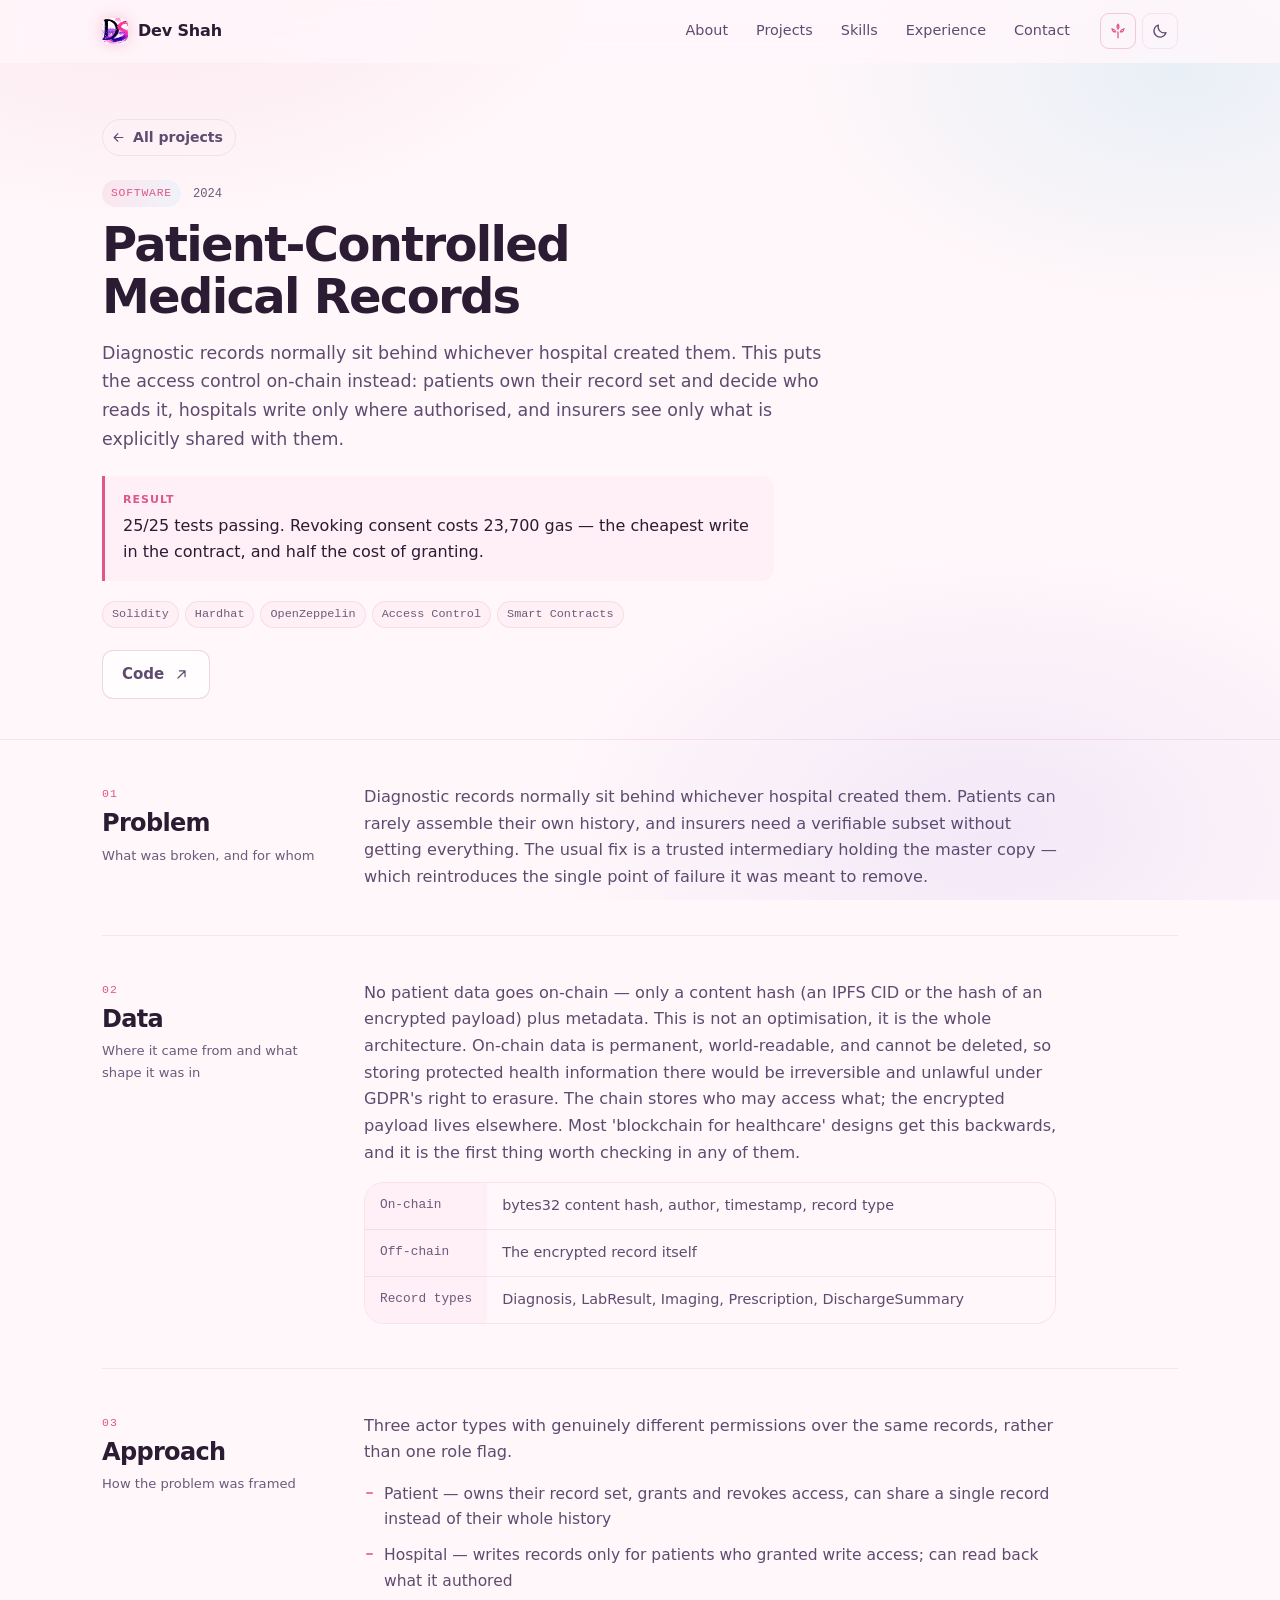
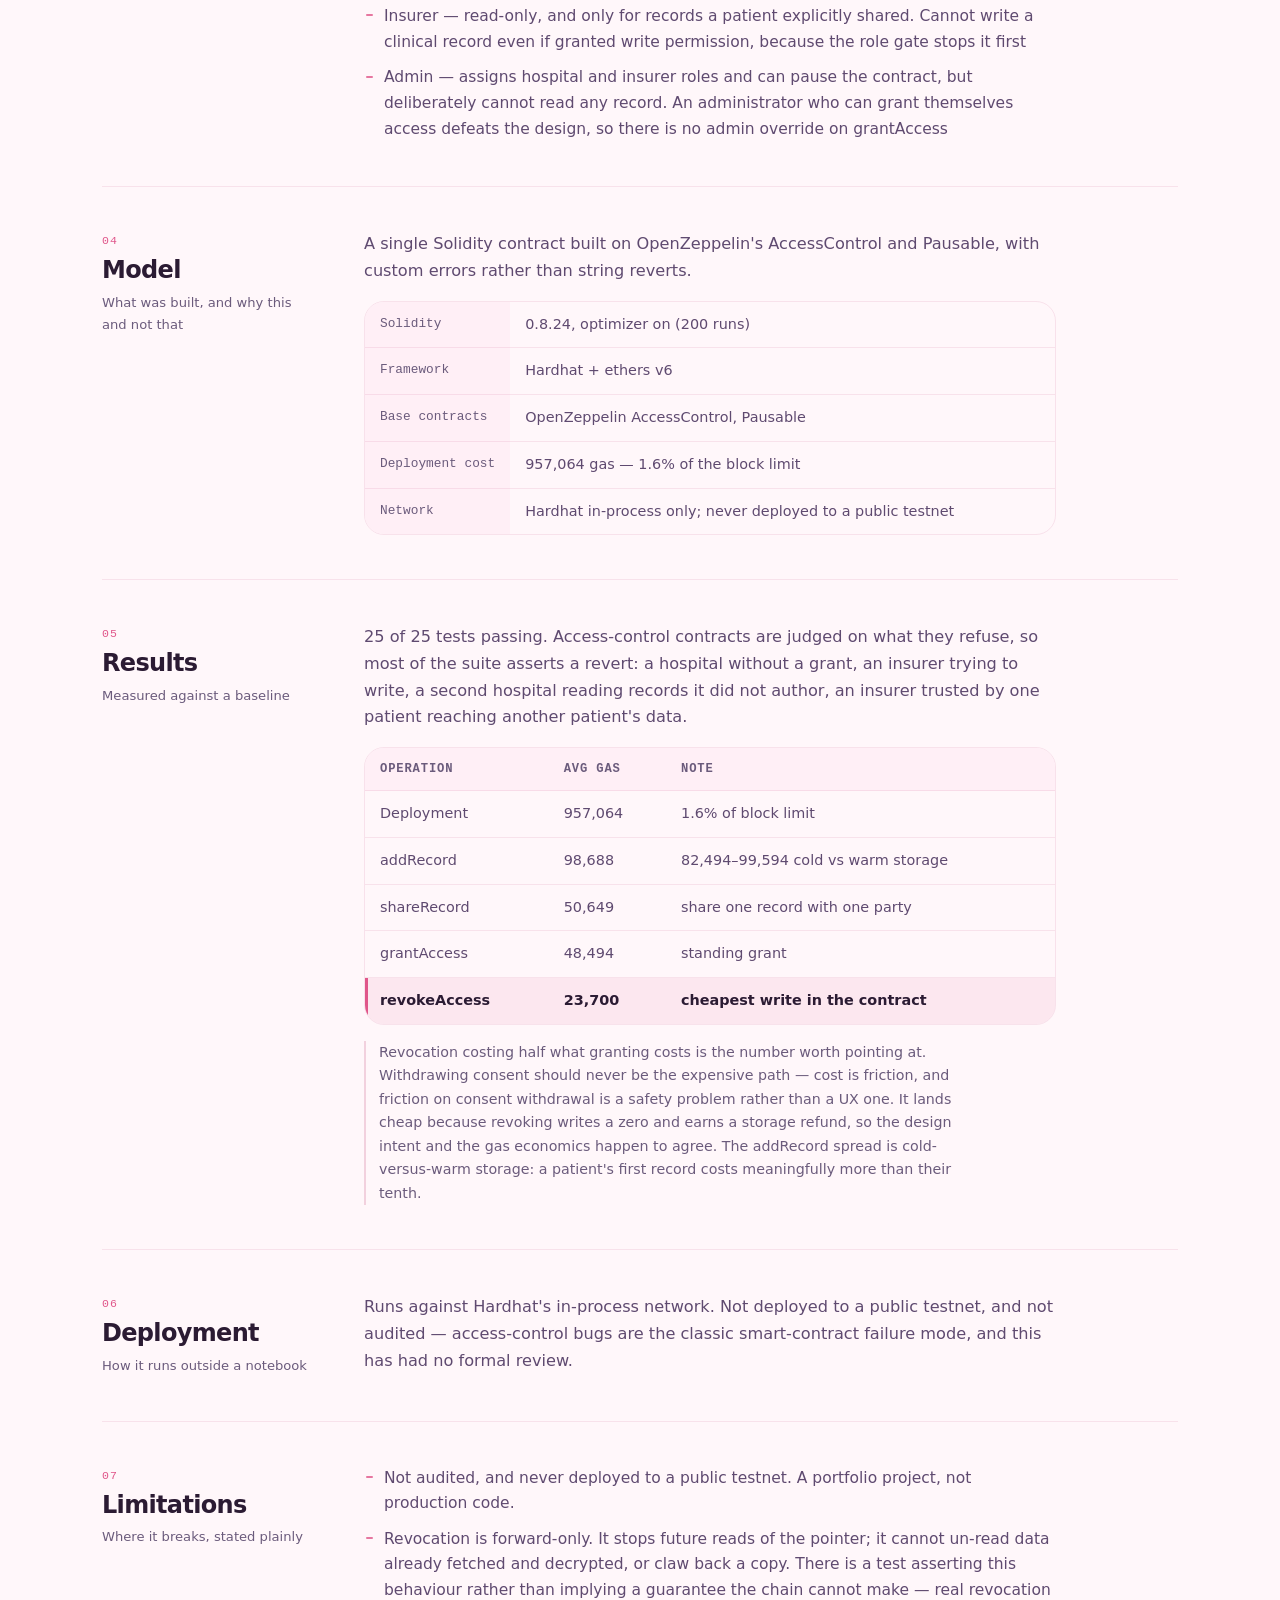
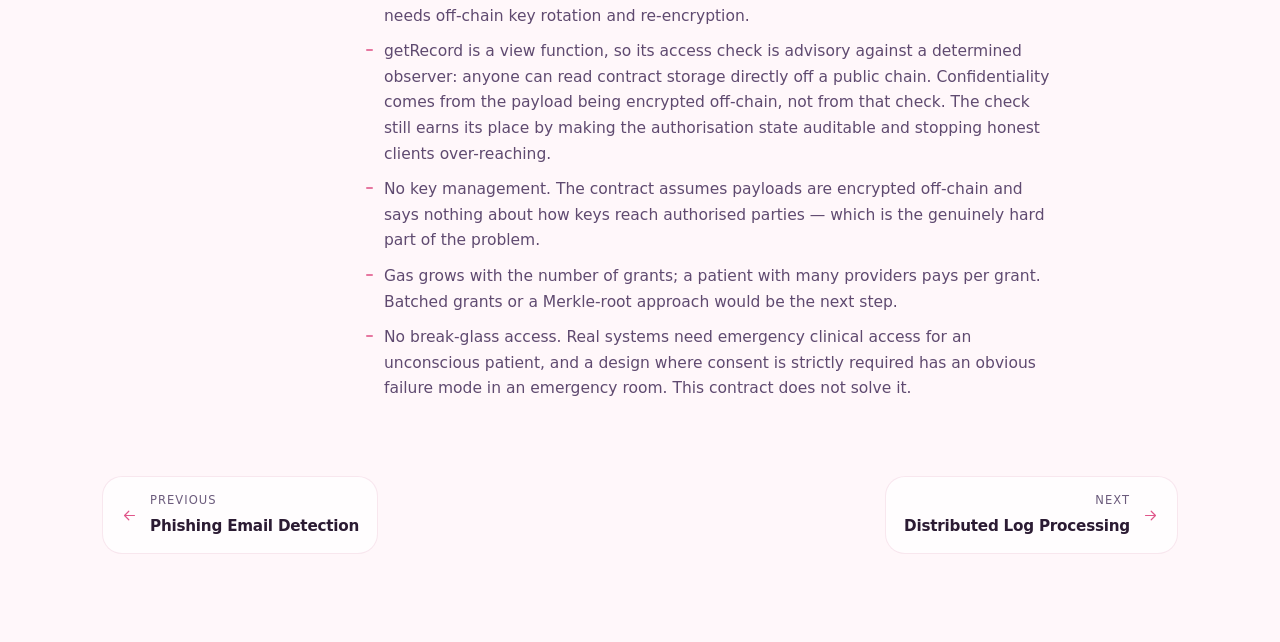
==== commit 88ea6ac5: "Fill medical records page with measured results 25/25 tests passing, with real gas costs from a Hard" ====
--- a/projects/decentralized-medical-diagnostics/index.html
+++ b/projects/decentralized-medical-diagnostics/index.html
@@ -3,13 +3,13 @@
 <head>
 <meta charset="utf-8">
 <meta name="viewport" content="width=device-width, initial-scale=1">
-<title>Decentralized AI for Medical Diagnostics — Dev Shah</title>
-<meta name="description" content="Blockchain-backed diagnostic records with role-based access for patients, hospitals, and insurers.">
+<title>Patient-Controlled Medical Records — Dev Shah</title>
+<meta name="description" content="Solidity access control for medical records: patients own them, hospitals write, insurers see only what is shared. 25/25 tests.">
 
 <meta property="og:type" content="article">
 <meta property="og:url" content="https://delvitron1019.github.io/projects/decentralized-medical-diagnostics/">
-<meta property="og:title" content="Decentralized AI for Medical Diagnostics — Dev Shah">
-<meta property="og:description" content="Blockchain-backed diagnostic records with role-based access for patients, hospitals, and insurers.">
+<meta property="og:title" content="Patient-Controlled Medical Records — Dev Shah">
+<meta property="og:description" content="Solidity access control for medical records: patients own them, hospitals write, insurers see only what is shared. 25/25 tests.">
 <meta property="og:image" content="https://delvitron1019.github.io/assets/og-image.jpg">
 <meta name="twitter:card" content="summary_large_image">
 <meta name="twitter:image" content="https://delvitron1019.github.io/assets/og-image.jpg">
